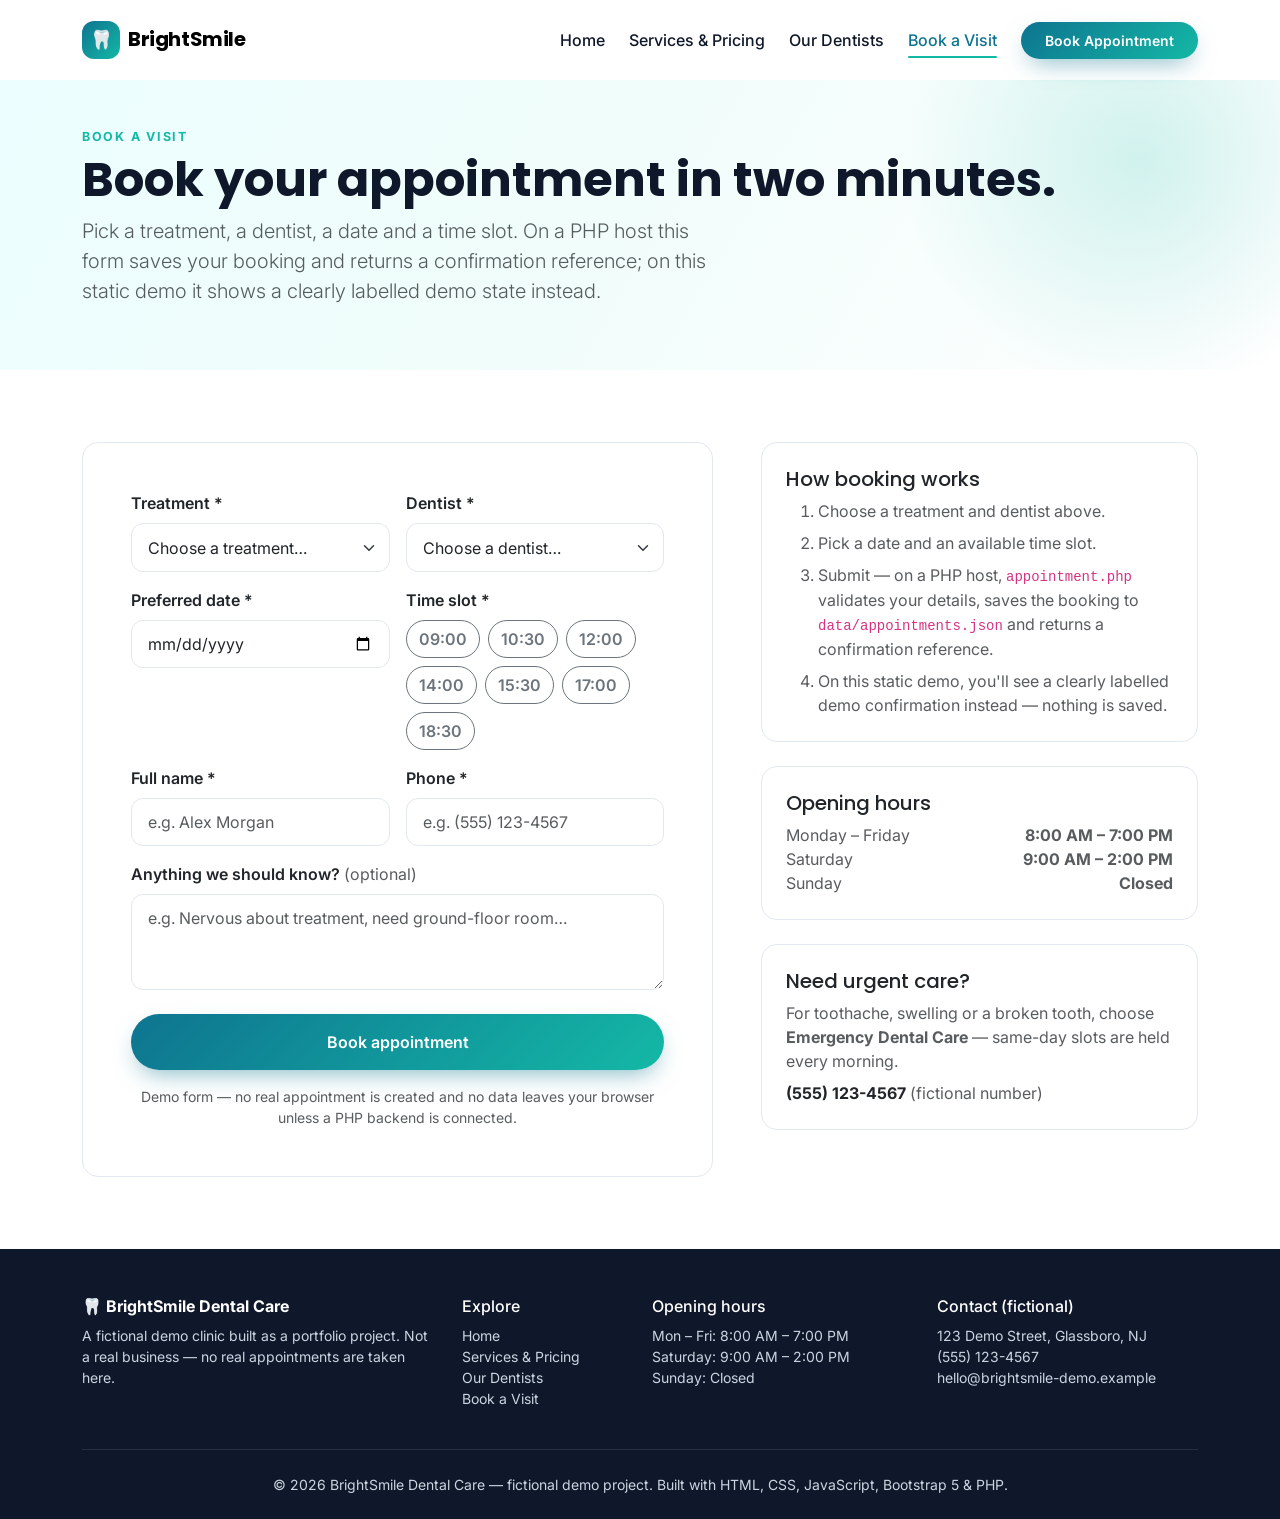
==== booking.html @ 7e01ab04 "Add BrightSmile Dental Care: services, dentist profiles, PHP appointment booking" ====
<!DOCTYPE html>
<html lang="en">
<head>
  <meta charset="UTF-8">
  <meta name="viewport" content="width=device-width, initial-scale=1.0">
  <meta name="description" content="Book a fictional demo appointment at BrightSmile Dental Care. Form posts to appointment.php on a PHP host; on static hosting it shows a labelled demo state.">
  <title>Book a Visit — BrightSmile Dental Care</title>
  <link href="https://cdn.jsdelivr.net/npm/bootstrap@5.3.3/dist/css/bootstrap.min.css" rel="stylesheet">
  <link rel="preconnect" href="https://fonts.googleapis.com">
  <link href="https://fonts.googleapis.com/css2?family=Inter:wght@400;500;600;700&family=Poppins:wght@600;700;800&display=swap" rel="stylesheet">
  <link rel="stylesheet" href="assets/css/style.css">
</head>
<body>

<nav class="navbar navbar-expand-lg navbar-light bg-white sticky-top py-3">
  <div class="container">
    <a class="navbar-brand" href="index.html"><span class="logo-mark">🦷</span>BrightSmile</a>
    <button class="navbar-toggler" type="button" data-bs-toggle="collapse" data-bs-target="#mainNav" aria-controls="mainNav" aria-expanded="false" aria-label="Toggle navigation">
      <span class="navbar-toggler-icon"></span>
    </button>
    <div class="collapse navbar-collapse" id="mainNav">
      <ul class="navbar-nav ms-auto align-items-lg-center gap-lg-2">
        <li class="nav-item"><a class="nav-link" href="index.html">Home</a></li>
        <li class="nav-item"><a class="nav-link" href="services.html">Services &amp; Pricing</a></li>
        <li class="nav-item"><a class="nav-link" href="doctors.html">Our Dentists</a></li>
        <li class="nav-item"><a class="nav-link active" href="booking.html">Book a Visit</a></li>
        <li class="nav-item ms-lg-2"><a class="btn btn-teal btn-sm px-4 py-2" href="booking.html">Book Appointment</a></li>
      </ul>
    </div>
  </div>
</nav>

<header class="hero py-5">
  <div class="container position-relative">
    <p class="section-kicker mb-1">Book a visit</p>
    <h1 class="display-5 fw-bold">Book your appointment in two minutes.</h1>
    <p class="lead text-muted" style="max-width: 640px;">Pick a treatment, a dentist, a date and a time slot. On a PHP host this form saves your booking and returns a confirmation reference; on this static demo it shows a clearly labelled demo state instead.</p>
  </div>
</header>

<section class="section-pad">
  <div class="container">
    <div class="row g-5">
      <!-- FORM -->
      <div class="col-lg-7 reveal">
        <div class="card card-lift p-4 p-md-5">
          <form id="booking-form" action="appointment.php" method="POST" novalidate>
            <div class="row g-3">
              <div class="col-md-6">
                <label for="treatment" class="form-label fw-semibold">Treatment *</label>
                <select id="treatment" name="treatment" class="form-select" required>
                  <option value="" selected disabled>Choose a treatment…</option>
                  <option>Check-up &amp; Cleaning</option>
                  <option>Teeth Whitening</option>
                  <option>Fillings &amp; Restorations</option>
                  <option>Clear Aligners Consultation</option>
                  <option>Children's Dentistry</option>
                  <option>Emergency Dental Care</option>
                  <option>Root Canal Treatment</option>
                  <option>Dental Implants Consultation</option>
                </select>
                <div class="invalid-feedback">Please choose a treatment.</div>
              </div>
              <div class="col-md-6">
                <label for="doctor" class="form-label fw-semibold">Dentist *</label>
                <select id="doctor" name="doctor" class="form-select" required>
                  <option value="" selected disabled>Choose a dentist…</option>
                  <option value="first-available">First available</option>
                  <option value="dr-chen">Dr. Maya Chen — General &amp; Cosmetic</option>
                  <option value="dr-okafor">Dr. James Okafor — Orthodontics</option>
                  <option value="dr-ramirez">Dr. Sofia Ramirez — Children's</option>
                  <option value="dr-patel">Dr. Arjun Patel — Endodontics</option>
                  <option value="dr-novak">Dr. Emily Novak — General</option>
                  <option value="dr-obrien">Dr. Liam O'Brien — Emergency</option>
                </select>
                <div class="invalid-feedback">Please choose a dentist.</div>
              </div>
              <div class="col-md-6">
                <label for="date" class="form-label fw-semibold">Preferred date *</label>
                <input type="date" id="date" name="date" class="form-control" required>
                <div class="invalid-feedback">Please pick a date (today or later).</div>
              </div>
              <div class="col-md-6">
                <label class="form-label fw-semibold">Time slot *</label>
                <input type="hidden" id="time" name="time" value="">
                <div class="d-flex flex-wrap gap-2" role="group" aria-label="Time slots">
                  <button type="button" class="btn btn-outline-secondary slot-btn" data-slot="09:00">09:00</button>
                  <button type="button" class="btn btn-outline-secondary slot-btn" data-slot="10:30">10:30</button>
                  <button type="button" class="btn btn-outline-secondary slot-btn" data-slot="12:00">12:00</button>
                  <button type="button" class="btn btn-outline-secondary slot-btn" data-slot="14:00">14:00</button>
                  <button type="button" class="btn btn-outline-secondary slot-btn" data-slot="15:30">15:30</button>
                  <button type="button" class="btn btn-outline-secondary slot-btn" data-slot="17:00">17:00</button>
                  <button type="button" class="btn btn-outline-secondary slot-btn" data-slot="18:30">18:30</button>
                </div>
              </div>
              <div class="col-md-6">
                <label for="name" class="form-label fw-semibold">Full name *</label>
                <input type="text" id="name" name="name" class="form-control" placeholder="e.g. Alex Morgan" minlength="2" maxlength="80" required>
                <div class="invalid-feedback">Please enter your name.</div>
              </div>
              <div class="col-md-6">
                <label for="phone" class="form-label fw-semibold">Phone *</label>
                <input type="tel" id="phone" name="phone" class="form-control" placeholder="e.g. (555) 123-4567" pattern="[0-9+()\-.\s]{7,20}" required>
                <div class="invalid-feedback">Please enter a valid phone number.</div>
              </div>
              <div class="col-12">
                <label for="notes" class="form-label fw-semibold">Anything we should know? <span class="text-muted fw-normal">(optional)</span></label>
                <textarea id="notes" name="notes" class="form-control" rows="3" maxlength="500" placeholder="e.g. Nervous about treatment, need ground-floor room…"></textarea>
              </div>
            </div>
            <button type="submit" class="btn btn-teal w-100 mt-4 py-3">Book appointment</button>
            <p class="text-muted small text-center mt-3 mb-0">Demo form — no real appointment is created and no data leaves your browser unless a PHP backend is connected.</p>
          </form>
          <div id="booking-result" class="d-none" role="status" aria-live="polite"></div>
        </div>
      </div>

      <!-- SIDE INFO -->
      <div class="col-lg-5 reveal reveal-delay-1">
        <div class="card card-lift p-4 mb-4">
          <h5>How booking works</h5>
          <ol class="text-muted mb-0">
            <li class="mb-2">Choose a treatment and dentist above.</li>
            <li class="mb-2">Pick a date and an available time slot.</li>
            <li class="mb-2">Submit — on a PHP host, <code>appointment.php</code> validates your details, saves the booking to <code>data/appointments.json</code> and returns a confirmation reference.</li>
            <li>On this static demo, you'll see a clearly labelled demo confirmation instead — nothing is saved.</li>
          </ol>
        </div>
        <div class="card card-lift p-4 mb-4">
          <h5>Opening hours</h5>
          <ul class="list-unstyled text-muted mb-0">
            <li class="d-flex justify-content-between"><span>Monday – Friday</span><strong>8:00 AM – 7:00 PM</strong></li>
            <li class="d-flex justify-content-between"><span>Saturday</span><strong>9:00 AM – 2:00 PM</strong></li>
            <li class="d-flex justify-content-between"><span>Sunday</span><strong>Closed</strong></li>
          </ul>
        </div>
        <div class="card card-lift p-4">
          <h5>Need urgent care?</h5>
          <p class="text-muted mb-2">For toothache, swelling or a broken tooth, choose <strong>Emergency Dental Care</strong> — same-day slots are held every morning.</p>
          <p class="mb-0"><strong>(555) 123-4567</strong> <span class="text-muted">(fictional number)</span></p>
        </div>
      </div>
    </div>
  </div>
</section>

<footer class="pt-5 pb-4">
  <div class="container">
    <div class="row g-4">
      <div class="col-md-4">
        <h6 class="fw-bold">🦷 BrightSmile Dental Care</h6>
        <p class="small">A fictional demo clinic built as a portfolio project. Not a real business — no real appointments are taken here.</p>
      </div>
      <div class="col-md-2">
        <h6>Explore</h6>
        <ul class="list-unstyled small">
          <li><a href="index.html">Home</a></li>
          <li><a href="services.html">Services &amp; Pricing</a></li>
          <li><a href="doctors.html">Our Dentists</a></li>
          <li><a href="booking.html">Book a Visit</a></li>
        </ul>
      </div>
      <div class="col-md-3">
        <h6>Opening hours</h6>
        <ul class="list-unstyled small">
          <li>Mon – Fri: 8:00 AM – 7:00 PM</li>
          <li>Saturday: 9:00 AM – 2:00 PM</li>
          <li>Sunday: Closed</li>
        </ul>
      </div>
      <div class="col-md-3">
        <h6>Contact (fictional)</h6>
        <ul class="list-unstyled small">
          <li>123 Demo Street, Glassboro, NJ</li>
          <li>(555) 123-4567</li>
          <li>hello@brightsmile-demo.example</li>
        </ul>
      </div>
    </div>
    <hr class="border-secondary my-4">
    <p class="small text-center mb-0">© <span id="year"></span> BrightSmile Dental Care — fictional demo project. Built with HTML, CSS, JavaScript, Bootstrap 5 &amp; PHP.</p>
  </div>
</footer>

<script src="https://cdn.jsdelivr.net/npm/bootstrap@5.3.3/dist/js/bootstrap.bundle.min.js"></script>
<script src="assets/js/main.js"></script>
<script src="assets/js/booking.js"></script>
</body>
</html>
---- assets/css/style.css ----
/* BrightSmile Dental Care — custom styles (Bootstrap 5 layered on top) */
:root {
  --teal: #0e7490;
  --teal-dark: #155e75;
  --teal-soft: #ecfeff;
  --mint: #14b8a6;
  --ink: #0f172a;
  --muted: #64748b;
  --sand: #f8fafc;
  --gold: #f59e0b;
  --radius: 1rem;
}

html { scroll-behavior: smooth; }
body {
  font-family: "Inter", system-ui, -apple-system, sans-serif;
  color: var(--ink);
  background: #fff;
  overflow-x: hidden;
}
h1, h2, h3, h4, h5, .display-font { font-family: "Poppins", "Inter", sans-serif; }

/* ---------- Navbar ---------- */
.navbar-brand { font-family: "Poppins", sans-serif; font-weight: 700; letter-spacing: -.02em; }
.navbar-brand .logo-mark {
  display: inline-flex; align-items: center; justify-content: center;
  width: 38px; height: 38px; border-radius: 12px;
  background: linear-gradient(135deg, var(--teal), var(--mint));
  color: #fff; font-size: 1.15rem; margin-right: .5rem;
}
.nav-link { font-weight: 500; color: var(--ink) !important; position: relative; }
.nav-link::after {
  content: ""; position: absolute; left: .5rem; right: .5rem; bottom: .15rem;
  height: 2px; background: var(--mint); border-radius: 2px;
  transform: scaleX(0); transform-origin: left; transition: transform .25s ease;
}
.nav-link:hover::after, .nav-link.active::after { transform: scaleX(1); }
.nav-link.active { color: var(--teal) !important; }

/* ---------- Hero ---------- */
.hero {
  background: linear-gradient(120deg, #ecfeff 0%, #f0fdfa 45%, #fff 100%);
  padding: 5.5rem 0 4.5rem;
  position: relative; overflow: hidden;
}
.hero::before {
  content: ""; position: absolute; width: 520px; height: 520px; border-radius: 50%;
  background: radial-gradient(circle, rgba(20,184,166,.18), transparent 65%);
  top: -180px; right: -120px;
}
.hero-img {
  border-radius: 1.5rem; box-shadow: 0 30px 60px -20px rgba(14,116,144,.35);
  transform: rotate(1.5deg); transition: transform .5s ease;
}
.hero-img:hover { transform: rotate(0deg) scale(1.015); }
.hero-badge {
  display: inline-flex; align-items: center; gap: .45rem;
  background: #fff; border: 1px solid #cffafe; color: var(--teal-dark);
  padding: .4rem .9rem; border-radius: 999px; font-size: .85rem; font-weight: 600;
  box-shadow: 0 4px 14px rgba(14,116,144,.08);
}
.stat-num { font-family: "Poppins", sans-serif; font-size: 2rem; font-weight: 700; color: var(--teal); line-height: 1; }
.stat-label { font-size: .85rem; color: var(--muted); }

/* ---------- Buttons ---------- */
.btn-teal {
  background: linear-gradient(135deg, var(--teal), var(--mint));
  border: none; color: #fff; font-weight: 600;
  padding: .75rem 1.6rem; border-radius: 999px;
  box-shadow: 0 10px 24px -8px rgba(14,116,144,.55);
  transition: transform .2s ease, box-shadow .2s ease;
}
.btn-teal:hover, .btn-teal:focus { color: #fff; transform: translateY(-2px); box-shadow: 0 16px 30px -8px rgba(14,116,144,.55); }
.btn-outline-teal {
  border: 2px solid var(--teal); color: var(--teal); font-weight: 600;
  padding: .7rem 1.5rem; border-radius: 999px; transition: all .2s ease;
}
.btn-outline-teal:hover { background: var(--teal); color: #fff; }

/* ---------- Cards ---------- */
.card-lift {
  border: 1px solid #e2e8f0; border-radius: var(--radius);
  transition: transform .3s ease, box-shadow .3s ease, border-color .3s ease;
  overflow: hidden;
}
.card-lift:hover { transform: translateY(-6px); box-shadow: 0 24px 48px -16px rgba(15,23,42,.18); border-color: #99f6e4; }
.icon-tile {
  width: 56px; height: 56px; border-radius: 16px;
  display: inline-flex; align-items: center; justify-content: center;
  font-size: 1.5rem; color: #fff;
  background: linear-gradient(135deg, var(--teal), var(--mint));
}
.price-tag { font-family: "Poppins", sans-serif; font-size: 1.6rem; font-weight: 700; color: var(--teal); }
.price-tag small { font-size: .85rem; color: var(--muted); font-weight: 400; }

.doctor-img { height: 260px; object-fit: cover; transition: transform .5s ease; }
.card-lift:hover .doctor-img { transform: scale(1.05); }
.chip {
  display: inline-block; background: var(--teal-soft); color: var(--teal-dark);
  font-size: .78rem; font-weight: 600; padding: .25rem .7rem; border-radius: 999px; margin: 0 .25rem .35rem 0;
}

/* ---------- Sections ---------- */
.section-pad { padding: 4.5rem 0; }
.section-kicker {
  text-transform: uppercase; letter-spacing: .14em; font-size: .78rem;
  font-weight: 700; color: var(--mint);
}
.section-title { font-weight: 700; letter-spacing: -.02em; }
.bg-soft { background: var(--sand); }
.cta-band {
  background: linear-gradient(120deg, var(--teal-dark), var(--teal) 60%, var(--mint));
  border-radius: 1.5rem; color: #fff;
}

/* ---------- Scroll reveal ---------- */
.reveal { opacity: 0; transform: translateY(26px); transition: opacity .7s ease, transform .7s ease; }
.reveal.visible { opacity: 1; transform: none; }
.reveal-delay-1 { transition-delay: .12s; }
.reveal-delay-2 { transition-delay: .24s; }

/* ---------- Forms ---------- */
.form-control, .form-select { border-radius: .75rem; padding: .7rem 1rem; border: 1.5px solid #e2e8f0; }
.form-control:focus, .form-select:focus { border-color: var(--mint); box-shadow: 0 0 0 .25rem rgba(20,184,166,.15); }
.slot-btn { border-radius: 999px; font-weight: 600; }
.slot-btn.active { background: var(--teal); border-color: var(--teal); color: #fff; }

/* ---------- Footer ---------- */
footer { background: var(--ink); color: #cbd5e1; }
footer a { color: #cbd5e1; text-decoration: none; }
footer a:hover { color: #fff; }
footer h6 { color: #fff; }

@media (max-width: 767px) {
  .hero { padding: 3.5rem 0 3rem; }
  .stat-num { font-size: 1.6rem; }
}
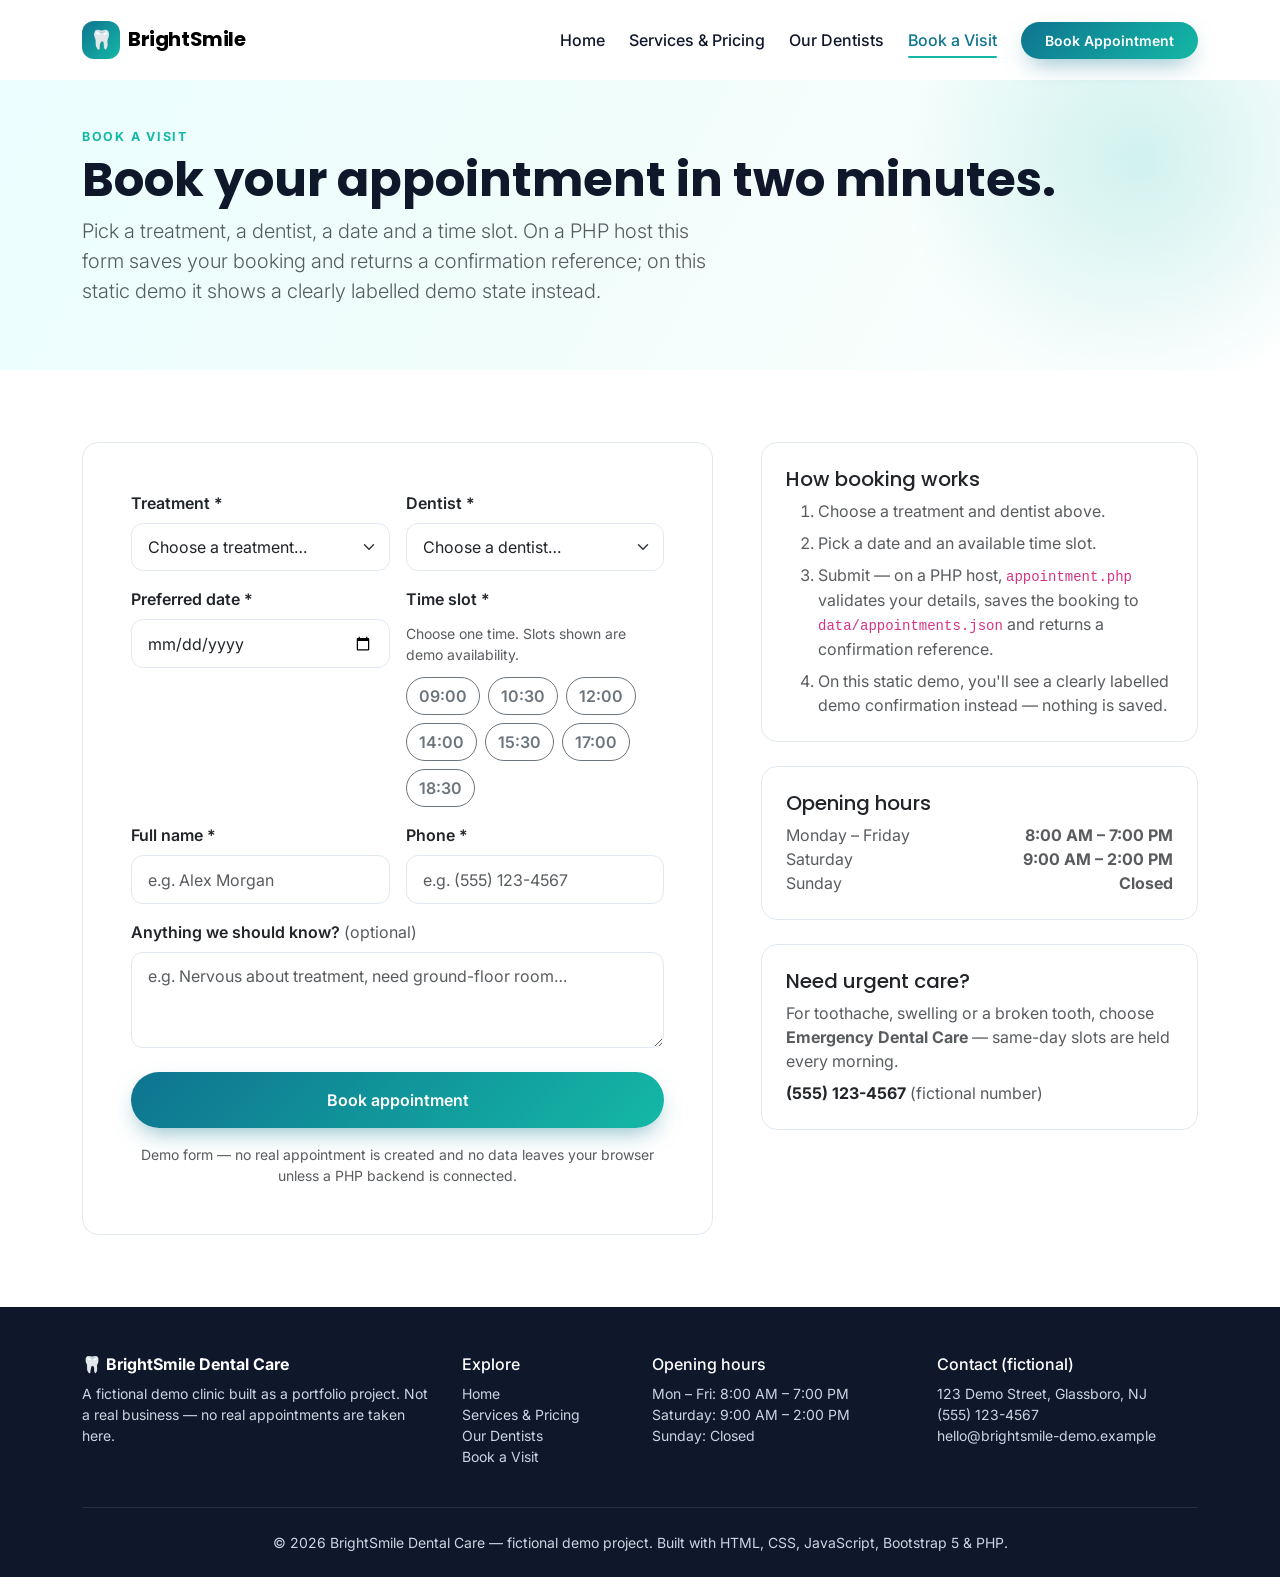
==== commit 95401d02: "Upgrade polish: animations, content, accessibility" ====
--- a/booking.html
+++ b/booking.html
@@ -11,10 +11,11 @@
   <link rel="stylesheet" href="assets/css/style.css">
 </head>
 <body>
+<a class="skip-link" href="#main">Skip to main content</a>
 
 <nav class="navbar navbar-expand-lg navbar-light bg-white sticky-top py-3">
   <div class="container">
-    <a class="navbar-brand" href="index.html"><span class="logo-mark">🦷</span>BrightSmile</a>
+    <a class="navbar-brand" href="index.html"><span class="logo-mark" aria-hidden="true">🦷</span>BrightSmile</a>
     <button class="navbar-toggler" type="button" data-bs-toggle="collapse" data-bs-target="#mainNav" aria-controls="mainNav" aria-expanded="false" aria-label="Toggle navigation">
       <span class="navbar-toggler-icon"></span>
     </button>
@@ -23,14 +24,14 @@
         <li class="nav-item"><a class="nav-link" href="index.html">Home</a></li>
         <li class="nav-item"><a class="nav-link" href="services.html">Services &amp; Pricing</a></li>
         <li class="nav-item"><a class="nav-link" href="doctors.html">Our Dentists</a></li>
-        <li class="nav-item"><a class="nav-link active" href="booking.html">Book a Visit</a></li>
+        <li class="nav-item"><a class="nav-link active" aria-current="page" href="booking.html">Book a Visit</a></li>
         <li class="nav-item ms-lg-2"><a class="btn btn-teal btn-sm px-4 py-2" href="booking.html">Book Appointment</a></li>
       </ul>
     </div>
   </div>
 </nav>
 
-<header class="hero py-5">
+<header class="hero py-5" id="main">
   <div class="container position-relative">
     <p class="section-kicker mb-1">Book a visit</p>
     <h1 class="display-5 fw-bold">Book your appointment in two minutes.</h1>
@@ -83,14 +84,15 @@
               <div class="col-md-6">
                 <label class="form-label fw-semibold">Time slot *</label>
                 <input type="hidden" id="time" name="time" value="">
-                <div class="d-flex flex-wrap gap-2" role="group" aria-label="Time slots">
-                  <button type="button" class="btn btn-outline-secondary slot-btn" data-slot="09:00">09:00</button>
-                  <button type="button" class="btn btn-outline-secondary slot-btn" data-slot="10:30">10:30</button>
-                  <button type="button" class="btn btn-outline-secondary slot-btn" data-slot="12:00">12:00</button>
-                  <button type="button" class="btn btn-outline-secondary slot-btn" data-slot="14:00">14:00</button>
-                  <button type="button" class="btn btn-outline-secondary slot-btn" data-slot="15:30">15:30</button>
-                  <button type="button" class="btn btn-outline-secondary slot-btn" data-slot="17:00">17:00</button>
-                  <button type="button" class="btn btn-outline-secondary slot-btn" data-slot="18:30">18:30</button>
+                <div class="d-flex flex-wrap gap-2" role="group" aria-label="Time slots" aria-describedby="slot-help">
+                  <p id="slot-help" class="form-text w-100 mb-1">Choose one time. Slots shown are demo availability.</p>
+                  <button type="button" class="btn btn-outline-secondary slot-btn" aria-pressed="false" data-slot="09:00">09:00</button>
+                  <button type="button" class="btn btn-outline-secondary slot-btn" aria-pressed="false" data-slot="10:30">10:30</button>
+                  <button type="button" class="btn btn-outline-secondary slot-btn" aria-pressed="false" data-slot="12:00">12:00</button>
+                  <button type="button" class="btn btn-outline-secondary slot-btn" aria-pressed="false" data-slot="14:00">14:00</button>
+                  <button type="button" class="btn btn-outline-secondary slot-btn" aria-pressed="false" data-slot="15:30">15:30</button>
+                  <button type="button" class="btn btn-outline-secondary slot-btn" aria-pressed="false" data-slot="17:00">17:00</button>
+                  <button type="button" class="btn btn-outline-secondary slot-btn" aria-pressed="false" data-slot="18:30">18:30</button>
                 </div>
               </div>
               <div class="col-md-6">
--- a/assets/css/style.css
+++ b/assets/css/style.css
@@ -135,3 +135,29 @@
   .hero { padding: 3.5rem 0 3rem; }
   .stat-num { font-size: 1.6rem; }
 }
+
+/* ===== Polish upgrade: motion, focus, responsiveness ===== */
+:root{--focus-ring:#0e7490}
+:focus-visible{outline:3px solid var(--focus-ring);outline-offset:2px;border-radius:4px}
+.skip-link{position:absolute;left:-9999px;top:0;background:#0e7490;color:#fff;padding:.6rem 1rem;z-index:2000;border-radius:0 0 10px 0;font-weight:600}
+.skip-link:focus{left:0;color:#fff}
+@keyframes heroUp{from{opacity:0;transform:translateY(22px)}to{opacity:1;transform:none}}
+@keyframes floaty{0%,100%{transform:translateY(0)}50%{transform:translateY(-10px)}}
+.hero .hero-badge,.hero h1,.hero .lead,.hero .d-flex,.hero .row.mt-5,.hero .btn{animation:heroUp .8s cubic-bezier(.22,1,.36,1) both}
+.hero h1{animation-delay:.08s}.hero .lead{animation-delay:.18s}.hero .d-flex{animation-delay:.28s}.hero .row.mt-5{animation-delay:.38s}
+.hero-img{animation:heroUp .9s .2s cubic-bezier(.22,1,.36,1) both}
+.btn{transition:transform .18s ease,box-shadow .18s ease,background-color .18s ease,color .18s ease}
+.btn:active{transform:translateY(1px) scale(.98)}
+.card-lift,.card{will-change:transform}
+.card-lift:focus-within,.card:focus-within{box-shadow:0 0 0 3px rgba(20,184,166,.35)}
+.icon-tile{transition:transform .3s ease}
+.card-lift:hover .icon-tile,.card:hover .icon-tile{transform:translateY(-3px) rotate(-3deg)}
+.reveal-left{opacity:0;transform:translateX(-28px);transition:opacity .7s ease,transform .7s ease}
+.reveal-right{opacity:0;transform:translateX(28px);transition:opacity .7s ease,transform .7s ease}
+.reveal-zoom{opacity:0;transform:scale(.96);transition:opacity .7s ease,transform .7s ease}
+.reveal-left.visible,.reveal-right.visible,.reveal-zoom.visible{opacity:1;transform:none}
+#back-to-top{position:fixed;right:1rem;bottom:1rem;z-index:1050;width:46px;height:46px;border-radius:50%;border:none;background:#0e7490;color:#fff;font-size:1.2rem;box-shadow:0 10px 24px rgba(0,0,0,.25);opacity:0;pointer-events:none;transform:translateY(8px);transition:opacity .25s ease,transform .25s ease}
+#back-to-top.show{opacity:1;pointer-events:auto;transform:none}
+#back-to-top:hover{transform:translateY(-2px)}
+@media(max-width:575px){.section-pad,.section{padding:3rem 0}.hero h1{font-size:clamp(2rem,9vw,2.8rem)!important}.gallery-img{height:180px}.cta-band{padding:2rem 1.25rem!important}}
+@media(prefers-reduced-motion:reduce){html{scroll-behavior:auto}*,*::before,*::after{animation-duration:.001ms!important;animation-iteration-count:1!important;transition-duration:.001ms!important}.reveal,.reveal-left,.reveal-right,.reveal-zoom{opacity:1!important;transform:none!important}.hero-img{transform:none!important}}
